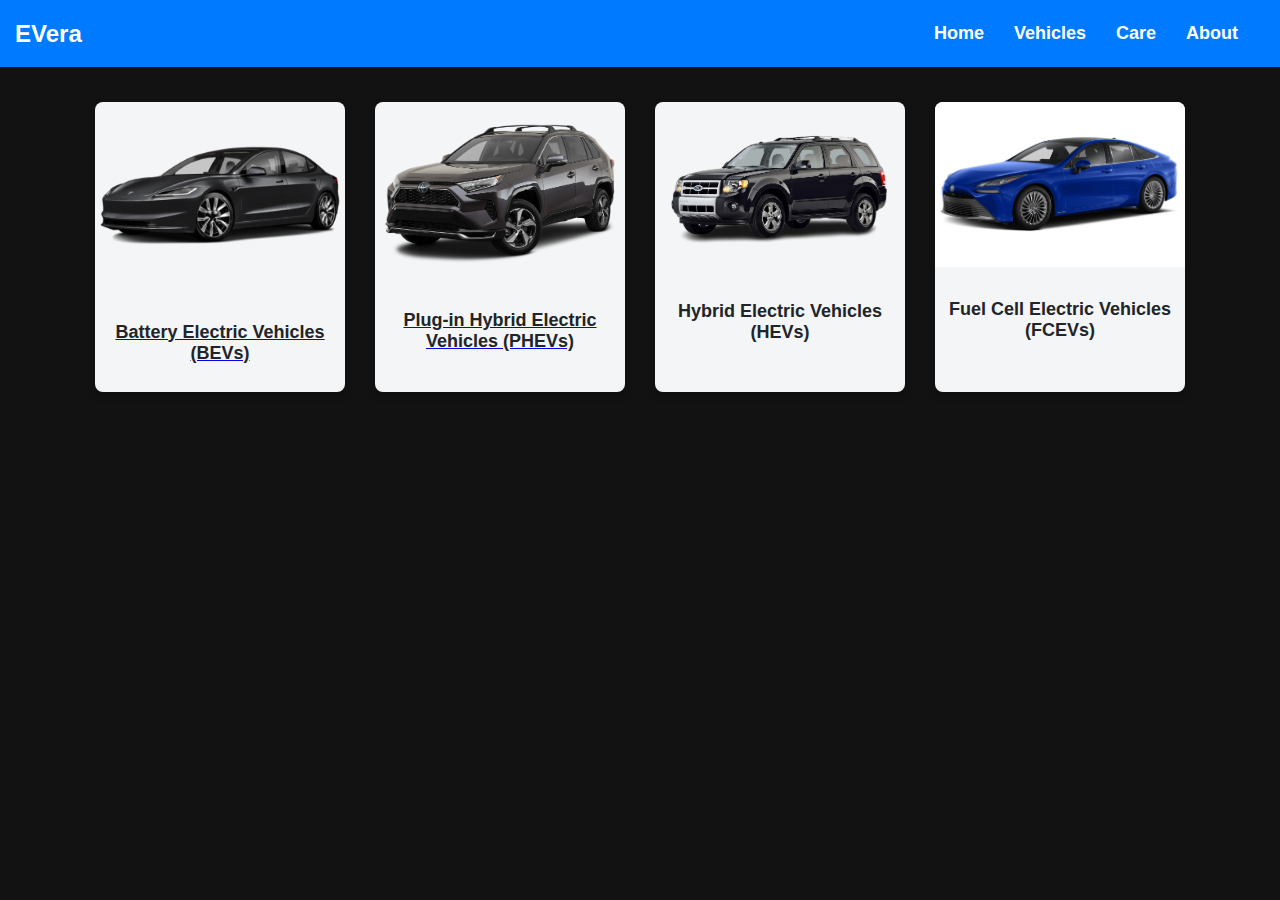
==== index.html @ ff4af0e1 "Structure Of Evera" ====
<!DOCTYPE html>
<html lang="en">
<head>
    <meta charset="UTF-8">
    <meta name="viewport" content="width=device-width, initial-scale=1.0">
    <title>EVera – Your Guide to the Electric Future.</title>
    <style>
        body {
            font-family: Arial, sans-serif;
            margin: 0;
            padding: 0;
            background-color: #121212;
        }
        header {
            background-color:#007BFF;
            color: white;
            display: flex;
            justify-content: space-between;
            text-align: center;
            align-items: center;
            padding: 15px;
            font-size: 24px;
            font-weight: bold;
        }
         nav {
            /* display: flex;
            justify-content: center;
            background-color: #c2185b;
            padding: 10px; */
            display: flex;
            justify-content: center;
            padding: 8px 12px;
        } 
        nav a {
            color: white;
            text-decoration: none;
            margin: 0 15px;
            font-size: 18px;
        }
        .container {
            display: flex;
            flex-wrap: wrap;
            justify-content: center;
            margin: 20px;
        }
        .ev-card {
            background: #F4F5F6;
            border-radius: 8px;
            box-shadow: 0 4px 8px rgba(0,0,0,0.2);
            margin: 15px;
            width: 250px;
            overflow: hidden;
            text-align: center;
        }
        .ev-card img {
            width: 100%;
            height: auto;
        }
        .ev-card h3 {
            padding: 10px;
            font-size: 18px;
            color: #212428;
        }
    </style>
</head>
<body>
    <header>
        EVera
    <nav>
        <a href="#">Home</a>
        <a href="#">Vehicles</a>
        <a href="#">Care</a>
        <a href="#">About</a>
    </nav>
    </header>
    <div class="container">
        <div class="ev-card">
            <img src="/assets/image/tesla3-1.png" alt="Drama Poster">
            <a href="/pages/battery-ev.html"><h3>Battery Electric Vehicles (BEVs)</h3></a>
        </div>
        <div class="ev-card">
            <img src="/assets/image/Toyota-RAV4-Prime.png" alt="Drama Poster">
            <a href="/pages/"><h3>Plug-in Hybrid Electric Vehicles (PHEVs)</h3></a>
            
        </div>
        <div class="ev-card">
            <img src="/assets/image/Ford_Escape_Hybrid-removebg-preview.png" alt="Drama Poster">
            <h3>Hybrid Electric Vehicles (HEVs)</h3>
        </div>
        <div class="ev-card">
            <img src="/assets/image/Toyota-Mirai .png" alt="Drama Poster">
            <h3>Fuel Cell Electric Vehicles (FCEVs)</h3>
        </div>
        
    </div>
</body>
</html>
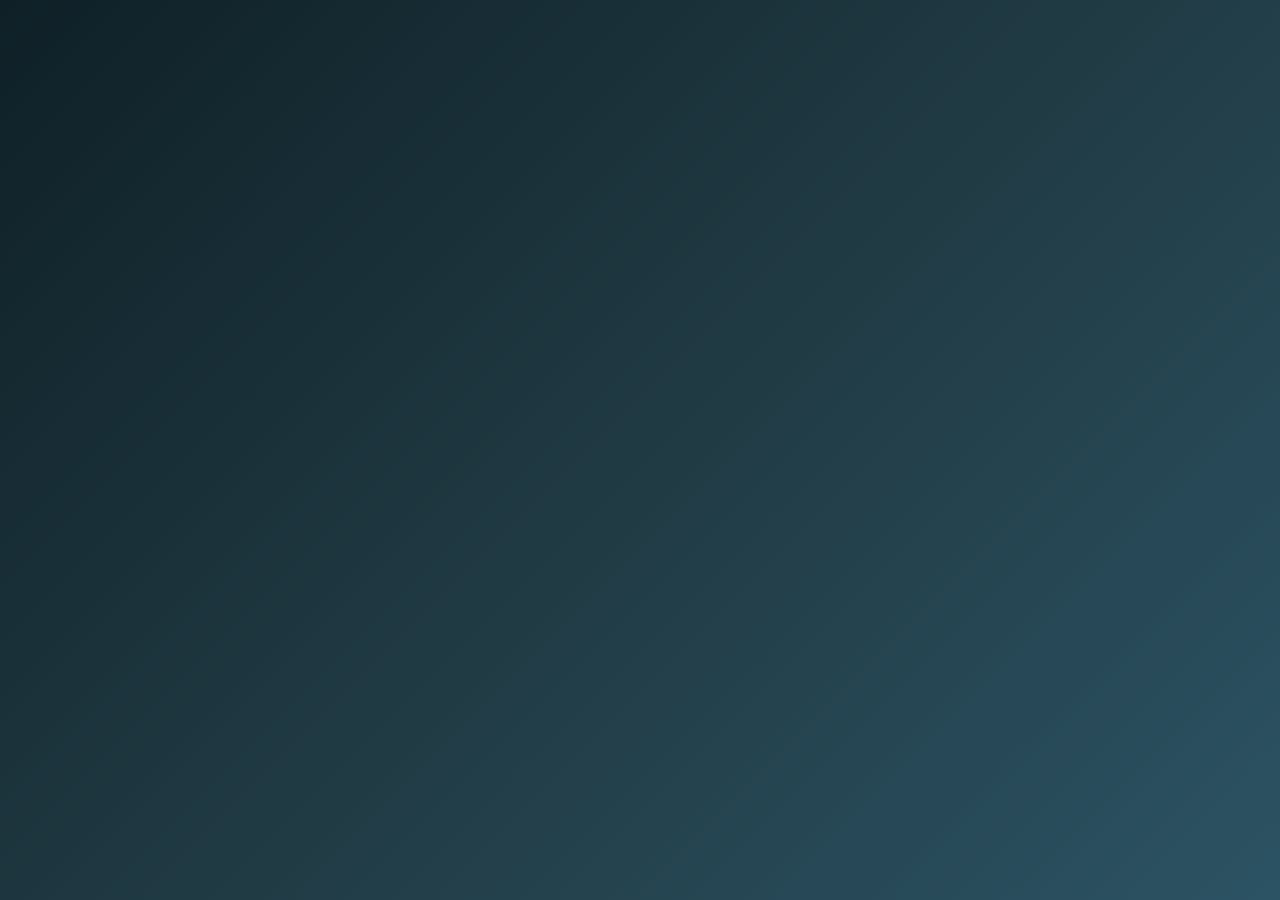
==== commit 56e2452e: "Add Firebase configuration and initial HTML/CSS structure for EVera project" ====
--- a/index.html
+++ b/index.html
@@ -3,95 +3,14 @@
 <head>
     <meta charset="UTF-8">
     <meta name="viewport" content="width=device-width, initial-scale=1.0">
-    <title>EVera – Your Guide to the Electric Future.</title>
-    <style>
-        body {
-            font-family: Arial, sans-serif;
-            margin: 0;
-            padding: 0;
-            background-color: #121212;
-        }
-        header {
-            background-color:#007BFF;
-            color: white;
-            display: flex;
-            justify-content: space-between;
-            text-align: center;
-            align-items: center;
-            padding: 15px;
-            font-size: 24px;
-            font-weight: bold;
-        }
-         nav {
-            /* display: flex;
-            justify-content: center;
-            background-color: #c2185b;
-            padding: 10px; */
-            display: flex;
-            justify-content: center;
-            padding: 8px 12px;
-        } 
-        nav a {
-            color: white;
-            text-decoration: none;
-            margin: 0 15px;
-            font-size: 18px;
-        }
-        .container {
-            display: flex;
-            flex-wrap: wrap;
-            justify-content: center;
-            margin: 20px;
-        }
-        .ev-card {
-            background: #F4F5F6;
-            border-radius: 8px;
-            box-shadow: 0 4px 8px rgba(0,0,0,0.2);
-            margin: 15px;
-            width: 250px;
-            overflow: hidden;
-            text-align: center;
-        }
-        .ev-card img {
-            width: 100%;
-            height: auto;
-        }
-        .ev-card h3 {
-            padding: 10px;
-            font-size: 18px;
-            color: #212428;
-        }
-    </style>
+    <title>Welcome to EVera</title>
+    <link rel="stylesheet" href="/style/home-page-style.css">
 </head>
 <body>
-    <header>
-        EVera
-    <nav>
-        <a href="#">Home</a>
-        <a href="#">Vehicles</a>
-        <a href="#">Care</a>
-        <a href="#">About</a>
-    </nav>
-    </header>
-    <div class="container">
-        <div class="ev-card">
-            <img src="/assets/image/tesla3-1.png" alt="Drama Poster">
-            <a href="/pages/battery-ev.html"><h3>Battery Electric Vehicles (BEVs)</h3></a>
-        </div>
-        <div class="ev-card">
-            <img src="/assets/image/Toyota-RAV4-Prime.png" alt="Drama Poster">
-            <a href="/pages/"><h3>Plug-in Hybrid Electric Vehicles (PHEVs)</h3></a>
-            
-        </div>
-        <div class="ev-card">
-            <img src="/assets/image/Ford_Escape_Hybrid-removebg-preview.png" alt="Drama Poster">
-            <h3>Hybrid Electric Vehicles (HEVs)</h3>
-        </div>
-        <div class="ev-card">
-            <img src="/assets/image/Toyota-Mirai .png" alt="Drama Poster">
-            <h3>Fuel Cell Electric Vehicles (FCEVs)</h3>
-        </div>
-        
+    <div class="intro-container">
+        <h1 class="fade-in">Welcome to <span>EVera</span></h1>
+        <p class="fade-in delay">Your Guide to the Electric Future</p>
+        <a href="/pages/ev-types.html" class="enter-button fade-in delay2">Enter</a>
     </div>
 </body>
 </html>
--- a/style/home-page-style.css
+++ b/style/home-page-style.css
@@ -0,0 +1,69 @@
+/* Google Font */
+@import url('https://fonts.googleapis.com/css2?family=Poppins:wght@300;600&display=swap');
+
+* {
+    margin: 0;
+    padding: 0;
+    box-sizing: border-box;
+}
+
+body {
+    font-family: 'Poppins', sans-serif;
+    display: flex;
+    justify-content: center;
+    align-items: center;
+    height: 100vh;
+    background: linear-gradient(135deg, #0f2027, #203a43, #2c5364);
+    color: white;
+    text-align: center;
+}
+
+/* Container for Intro Page */
+.intro-container {
+    opacity: 0;
+    animation: fadeIn 2s ease-out forwards;
+}
+
+/* Fade-in animation */
+@keyframes fadeIn {
+    from { opacity: 0; transform: translateY(-20px); }
+    to { opacity: 1; transform: translateY(0); }
+}
+
+/* Delayed animations */
+.fade-in.delay { animation-delay: 0.5s; }
+.fade-in.delay2 { animation-delay: 1s; }
+
+/* Heading Styles */
+h1 {
+    font-size: 3em;
+    font-weight: 600;
+}
+
+h1 span {
+    color: #00c9ff;
+}
+
+/* Paragraph Style */
+p {
+    font-size: 1.5em;
+    font-weight: 300;
+}
+
+/* Enter Button */
+.enter-button {
+    display: inline-block;
+    margin-top: 20px;
+    padding: 12px 30px;
+    font-size: 1.2em;
+    color: white;
+    text-decoration: none;
+    border: 2px solid white;
+    border-radius: 30px;
+    transition: all 0.3s ease-in-out;
+}
+
+.enter-button:hover {
+    background: white;
+    color: #2c5364;
+}
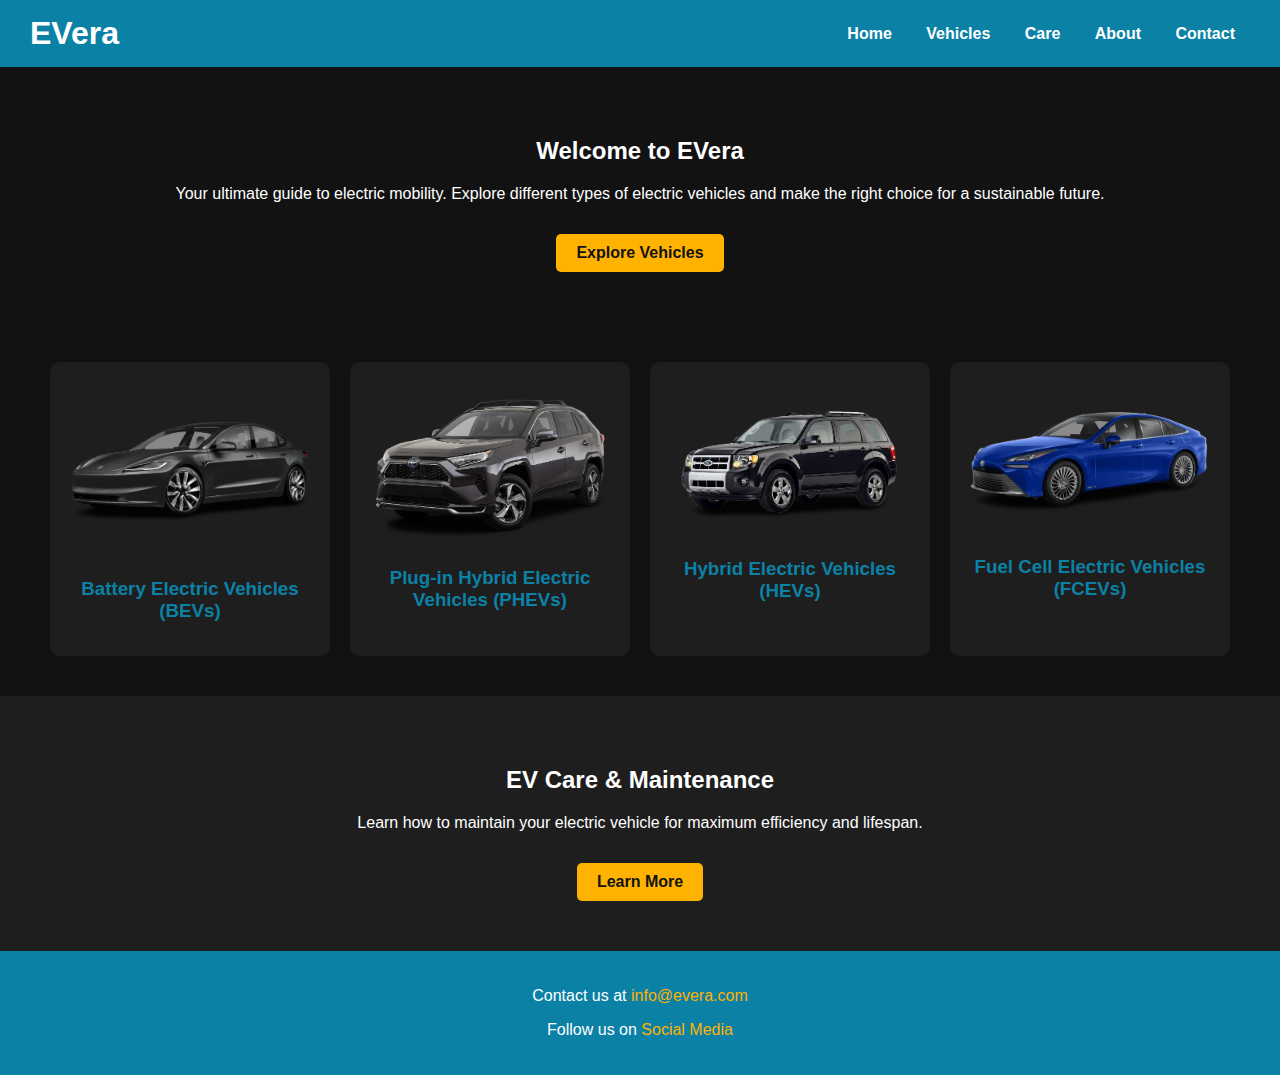
==== commit 3b0d8286: "Remove unused image files and add new HTML and CSS files for EV care and maintenance section" ====
--- a/index.html
+++ b/index.html
@@ -3,14 +3,55 @@
 <head>
     <meta charset="UTF-8">
     <meta name="viewport" content="width=device-width, initial-scale=1.0">
-    <title>Welcome to EVera</title>
-    <link rel="stylesheet" href="/style/home-page-style.css">
+    <title>EVera – Your Guide to the Electric Future</title>
+    <link rel="stylesheet" href="/style/main-layout.css">
 </head>
-<body>
-    <div class="intro-container">
-        <h1 class="fade-in">Welcome to <span>EVera</span></h1>
-        <p class="fade-in delay">Your Guide to the Electric Future</p>
-        <a href="/pages/ev-types.html" class="enter-button fade-in delay2">Enter</a>
+<body class="body">
+    <header class="header">
+        <h1>EVera</h1>
+        <nav class="nav">
+            <a href="#">Home</a>
+            <a href="#vehicles">Vehicles</a>
+            <a href="#care">Care</a>
+            <a href="#about">About</a>
+            <a href="#contact">Contact</a>
+        </nav>
+    </header>
+    
+    <section class="hero">
+        <h2>Welcome to EVera</h2>
+        <p>Your ultimate guide to electric mobility. Explore different types of electric vehicles and make the right choice for a sustainable future.</p>
+        <a href="/pages/vehicles.html" class="cta-button">Explore Vehicles</a>
+    </section>
+    
+    <div id="vehicles" class="container">
+        <div class="ev-card">
+            <a href="/pages/battery-ev.html"><img src="/assets/image/tesla-model-3 .png" alt="Tesla Model 3 - BEV"></a>
+            <h3>Battery Electric Vehicles (BEVs)</h3>
+        </div>
+        <div class="ev-card">
+            <a href="/pages/plug-in-ev.html"><img src="/assets/image/Toyota-RAV4-Prime.png" alt="Toyota RAV4 Prime - PHEV"></a>
+            <h3>Plug-in Hybrid Electric Vehicles (PHEVs)</h3>
+        </div>
+        <div class="ev-card">
+            <a href="/pages/hybrid-ev.html"><img src="/assets/image/Ford_Escape_Hybrid-removebg-preview.png" alt="Ford Escape Hybrid - HEV"></a>
+            <h3>Hybrid Electric Vehicles (HEVs)</h3>
+        </div>
+        <div class="ev-card">
+            <a href="/pages/fuel-cell-ev.html"><img src="/assets/image/Toyota-Mirai.png" alt="Toyota Mirai - FCEV"></a>
+            <h3>Fuel Cell Electric Vehicles (FCEVs)</h3>
+        </div>
     </div>
+    
+    <section id="care" class="care-section">
+        <h2>EV Care & Maintenance</h2>
+        <p>Learn how to maintain your electric vehicle for maximum efficiency and lifespan.</p>
+        <a href="/pages/ev-care.html" class="cta-button">Learn More</a>
+    </section>
+    
+    <footer id="contact" class="footer">
+        <p>Contact us at <a href="mailto:info@evera.com">info@evera.com</a></p>
+        <p>Follow us on <a href="#">Social Media</a></p>
+    </footer>
 </body>
 </html>
--- a/style/main-layout.css
+++ b/style/main-layout.css
@@ -0,0 +1,105 @@
+/* General Styles */
+body {
+    font-family: Arial, sans-serif;
+    margin: 0;
+    padding: 0;
+    background-color: #121212;
+    color: #ffffff;
+}
+
+/* Header */
+.header {
+    display: flex;
+    justify-content: space-between;
+    align-items: center;
+    padding: 15px 30px;
+    background-color: #0c81a6;
+    color: white;
+}
+
+.header h1 {
+    margin: 0;
+}
+
+.nav a {
+    color: white;
+    text-decoration: none;
+    margin: 0 15px;
+    font-weight: bold;
+}
+
+.nav a:hover {
+    text-decoration: underline;
+}
+
+/* Hero Section */
+.hero {
+    text-align: center;
+    padding: 50px;
+    /* background-color: #0c81a6; */
+    color: white;
+}
+
+.cta-button {
+    display: inline-block;
+    margin-top: 15px;
+    padding: 10px 20px;
+    background-color: #ffb300;
+    color: #121212;
+    text-decoration: none;
+    font-weight: bold;
+    border-radius: 5px;
+}
+
+.cta-button:hover {
+    background-color: #ffa000;
+}
+
+/* EV Cards */
+.container {
+    display: flex;
+    flex-wrap: wrap;
+    justify-content: center;
+    gap: 20px;
+    padding: 40px;
+}
+
+.ev-card {
+    background: #1e1e1e;
+    padding: 15px;
+    border-radius: 10px;
+    /* box-shadow: 0 0 10px rgba(255, 255, 255, 0.1); */
+    text-align: center;
+    width: 250px;
+}
+
+.ev-card img {
+    width: 100%;
+    border-radius: 10px;
+}
+
+.ev-card h3 {
+    margin-top: 10px;
+    color: #0c81a6;
+}
+
+/* Care Section */
+.care-section {
+    text-align: center;
+    padding: 50px;
+    background-color: #1e1e1e;
+    color: white;
+}
+
+/* Footer */
+.footer {
+    text-align: center;
+    padding: 20px;
+    background-color: #0c81a6;
+    color: white;
+}
+
+.footer a {
+    color: #ffb300;
+    text-decoration: none;
+}
